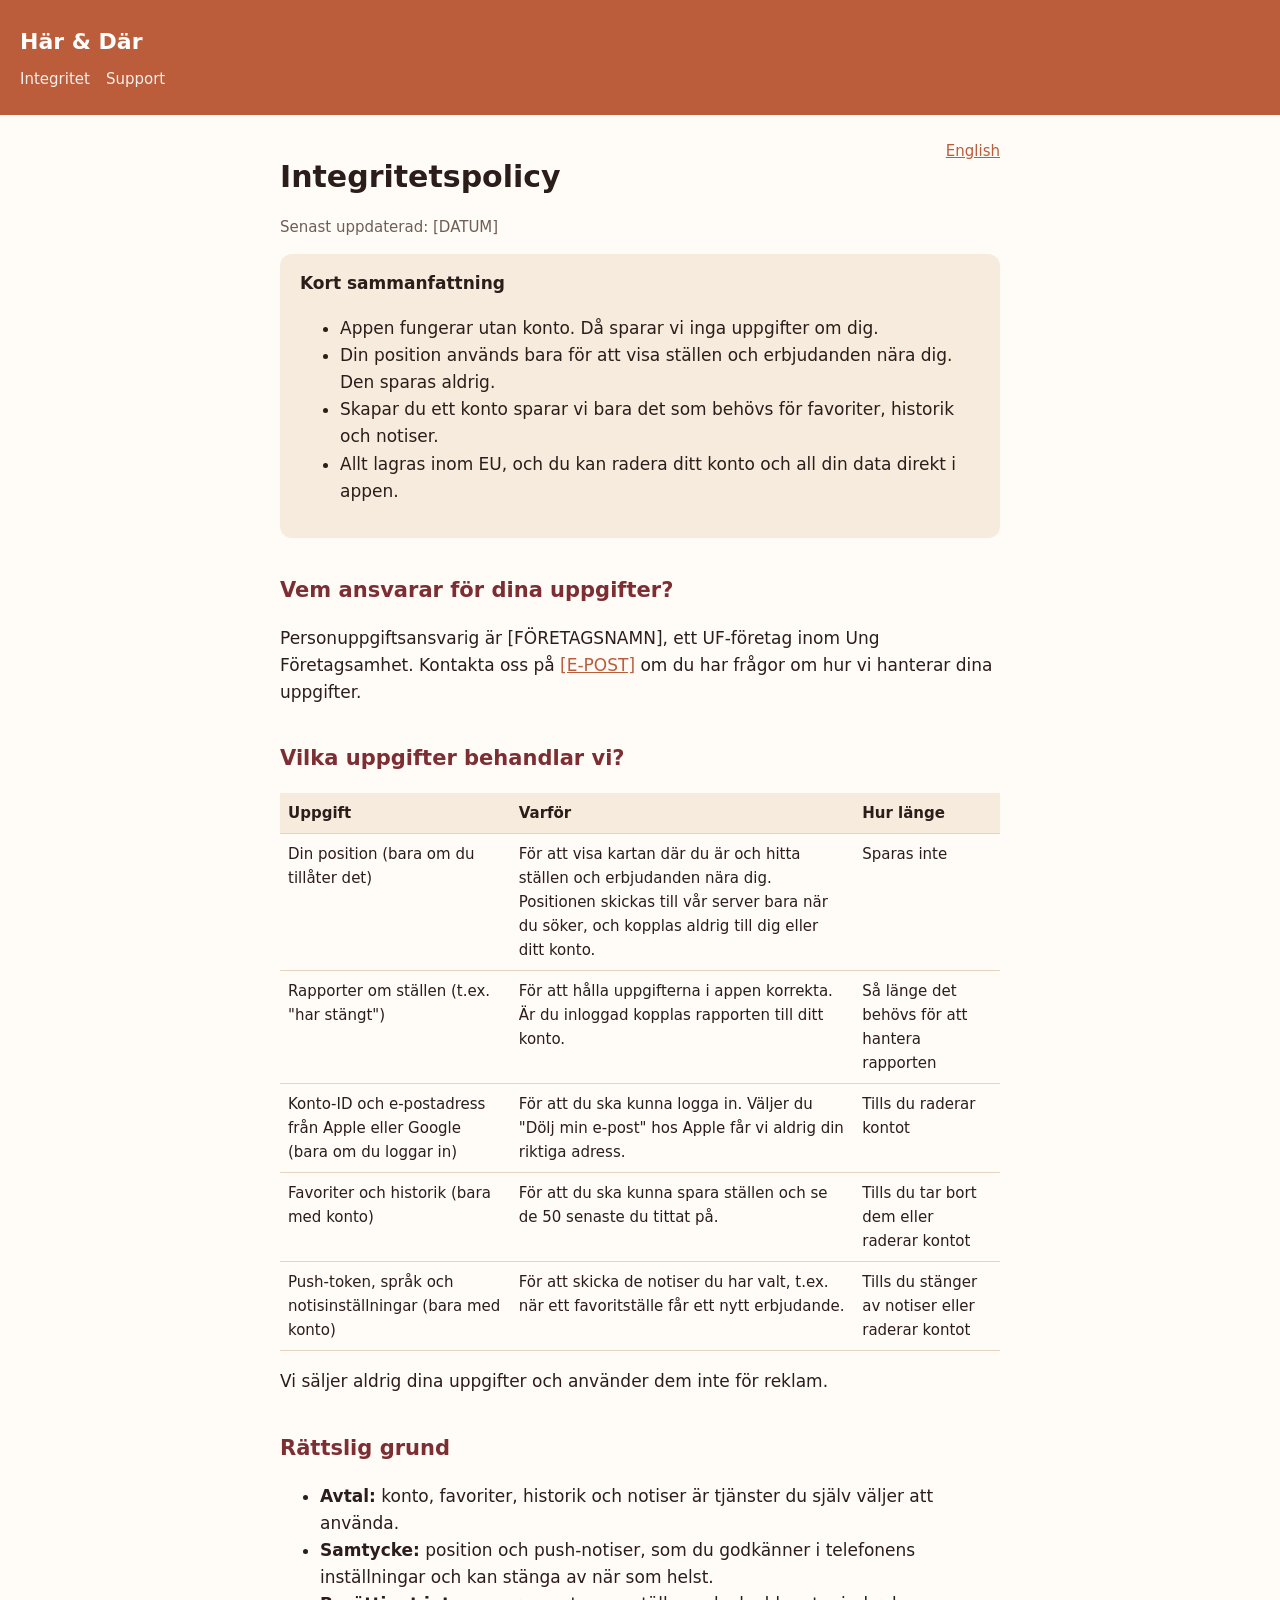
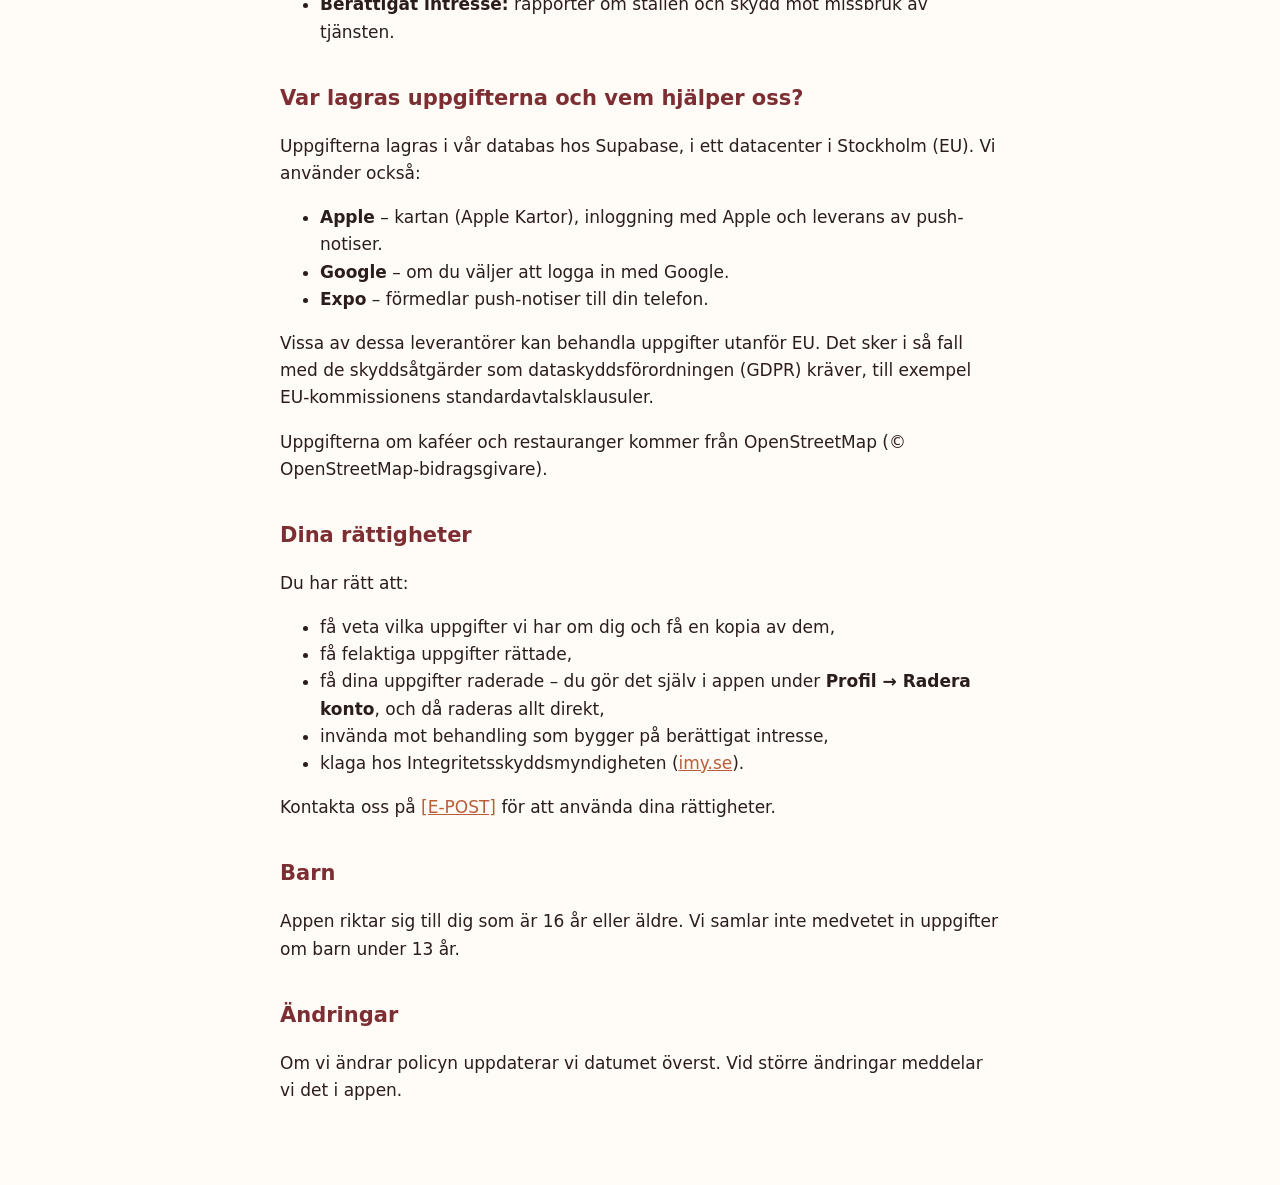
==== integritet.html @ 01bb7137 "Integritetspolicy och supportsida (sv/en) för App Store - web/ med startsida, integritetspolicy och " ====
<!doctype html>
<html lang="sv">
  <head>
    <meta charset="utf-8" />
    <meta name="viewport" content="width=device-width, initial-scale=1" />
    <title>Integritetspolicy – Här &amp; Där</title>
    <link rel="stylesheet" href="style.css" />
  </head>
  <body>
    <header>
      <a href="index.html">Här &amp; Där</a>
      <nav><a href="integritet.html">Integritet</a><a href="support.html">Support</a></nav>
    </header>
    <main>
      <a class="lang" href="privacy.html">English</a>
      <h1>Integritetspolicy</h1>
      <p class="muted">Senast uppdaterad: [DATUM]</p>

      <div class="box">
        <strong>Kort sammanfattning</strong>
        <ul>
          <li>Appen fungerar utan konto. Då sparar vi inga uppgifter om dig.</li>
          <li>Din position används bara för att visa ställen och erbjudanden nära dig. Den sparas aldrig.</li>
          <li>Skapar du ett konto sparar vi bara det som behövs för favoriter, historik och notiser.</li>
          <li>Allt lagras inom EU, och du kan radera ditt konto och all din data direkt i appen.</li>
        </ul>
      </div>

      <h2>Vem ansvarar för dina uppgifter?</h2>
      <p>
        Personuppgiftsansvarig är [FÖRETAGSNAMN], ett UF-företag inom Ung Företagsamhet. Kontakta oss på
        <a href="mailto:[E-POST]">[E-POST]</a> om du har frågor om hur vi hanterar dina uppgifter.
      </p>

      <h2>Vilka uppgifter behandlar vi?</h2>
      <table>
        <tr>
          <th>Uppgift</th>
          <th>Varför</th>
          <th>Hur länge</th>
        </tr>
        <tr>
          <td>Din position (bara om du tillåter det)</td>
          <td>
            För att visa kartan där du är och hitta ställen och erbjudanden nära dig. Positionen skickas till vår server
            bara när du söker, och kopplas aldrig till dig eller ditt konto.
          </td>
          <td>Sparas inte</td>
        </tr>
        <tr>
          <td>Rapporter om ställen (t.ex. "har stängt")</td>
          <td>För att hålla uppgifterna i appen korrekta. Är du inloggad kopplas rapporten till ditt konto.</td>
          <td>Så länge det behövs för att hantera rapporten</td>
        </tr>
        <tr>
          <td>Konto-ID och e-postadress från Apple eller Google (bara om du loggar in)</td>
          <td>För att du ska kunna logga in. Väljer du "Dölj min e-post" hos Apple får vi aldrig din riktiga adress.</td>
          <td>Tills du raderar kontot</td>
        </tr>
        <tr>
          <td>Favoriter och historik (bara med konto)</td>
          <td>För att du ska kunna spara ställen och se de 50 senaste du tittat på.</td>
          <td>Tills du tar bort dem eller raderar kontot</td>
        </tr>
        <tr>
          <td>Push-token, språk och notisinställningar (bara med konto)</td>
          <td>För att skicka de notiser du har valt, t.ex. när ett favoritställe får ett nytt erbjudande.</td>
          <td>Tills du stänger av notiser eller raderar kontot</td>
        </tr>
      </table>
      <p>Vi säljer aldrig dina uppgifter och använder dem inte för reklam.</p>

      <h2>Rättslig grund</h2>
      <ul>
        <li><strong>Avtal:</strong> konto, favoriter, historik och notiser är tjänster du själv väljer att använda.</li>
        <li><strong>Samtycke:</strong> position och push-notiser, som du godkänner i telefonens inställningar och kan stänga av när som helst.</li>
        <li><strong>Berättigat intresse:</strong> rapporter om ställen och skydd mot missbruk av tjänsten.</li>
      </ul>

      <h2>Var lagras uppgifterna och vem hjälper oss?</h2>
      <p>Uppgifterna lagras i vår databas hos Supabase, i ett datacenter i Stockholm (EU). Vi använder också:</p>
      <ul>
        <li><strong>Apple</strong> – kartan (Apple Kartor), inloggning med Apple och leverans av push-notiser.</li>
        <li><strong>Google</strong> – om du väljer att logga in med Google.</li>
        <li><strong>Expo</strong> – förmedlar push-notiser till din telefon.</li>
      </ul>
      <p>
        Vissa av dessa leverantörer kan behandla uppgifter utanför EU. Det sker i så fall med de skyddsåtgärder som
        dataskyddsförordningen (GDPR) kräver, till exempel EU-kommissionens standardavtalsklausuler.
      </p>
      <p>Uppgifterna om kaféer och restauranger kommer från OpenStreetMap (© OpenStreetMap-bidragsgivare).</p>

      <h2>Dina rättigheter</h2>
      <p>Du har rätt att:</p>
      <ul>
        <li>få veta vilka uppgifter vi har om dig och få en kopia av dem,</li>
        <li>få felaktiga uppgifter rättade,</li>
        <li>få dina uppgifter raderade – du gör det själv i appen under <strong>Profil → Radera konto</strong>, och då raderas allt direkt,</li>
        <li>invända mot behandling som bygger på berättigat intresse,</li>
        <li>klaga hos Integritetsskyddsmyndigheten (<a href="https://www.imy.se">imy.se</a>).</li>
      </ul>
      <p>Kontakta oss på <a href="mailto:[E-POST]">[E-POST]</a> för att använda dina rättigheter.</p>

      <h2>Barn</h2>
      <p>Appen riktar sig till dig som är 16 år eller äldre. Vi samlar inte medvetet in uppgifter om barn under 13 år.</p>

      <h2>Ändringar</h2>
      <p>Om vi ändrar policyn uppdaterar vi datumet överst. Vid större ändringar meddelar vi det i appen.</p>
    </main>
  </body>
</html>
---- style.css ----
:root {
  --terracotta: #bb5d3b;
  --wine: #7d2e33;
  --ink: #2b1d1a;
  --muted: #6e5e55;
  --paper: #fffbf6;
  --sand: #f6ebdd;
  --line: #e4d3bf;
}

* {
  box-sizing: border-box;
}

body {
  margin: 0;
  background: var(--paper);
  color: var(--ink);
  font: 17px/1.6 system-ui, -apple-system, 'Segoe UI', sans-serif;
}

header {
  background: var(--terracotta);
  color: #fff;
  padding: 24px 20px;
}

header a {
  color: #fff;
  text-decoration: none;
  font-weight: 700;
  font-size: 22px;
}

nav {
  margin-top: 8px;
  font-size: 15px;
}

nav a {
  font-size: 15px;
  font-weight: 500;
  margin-right: 16px;
  opacity: 0.9;
}

main {
  max-width: 760px;
  margin: 0 auto;
  padding: 24px 20px 64px;
}

h1 {
  font-size: 30px;
  line-height: 1.2;
}

h2 {
  margin-top: 36px;
  font-size: 21px;
  color: var(--wine);
}

a {
  color: var(--terracotta);
}

table {
  width: 100%;
  border-collapse: collapse;
  font-size: 15px;
}

th,
td {
  text-align: left;
  vertical-align: top;
  padding: 8px;
  border-bottom: 1px solid var(--line);
}

th {
  background: var(--sand);
}

.muted {
  color: var(--muted);
  font-size: 15px;
}

.lang {
  float: right;
  font-size: 15px;
}

.box {
  background: var(--sand);
  border-radius: 12px;
  padding: 16px 20px;
}

@media (prefers-color-scheme: dark) {
  :root {
    --ink: #f3e6d6;
    --muted: #b8a796;
    --paper: #1c1412;
    --sand: #2a1f1c;
    --line: #3d2e29;
  }
}
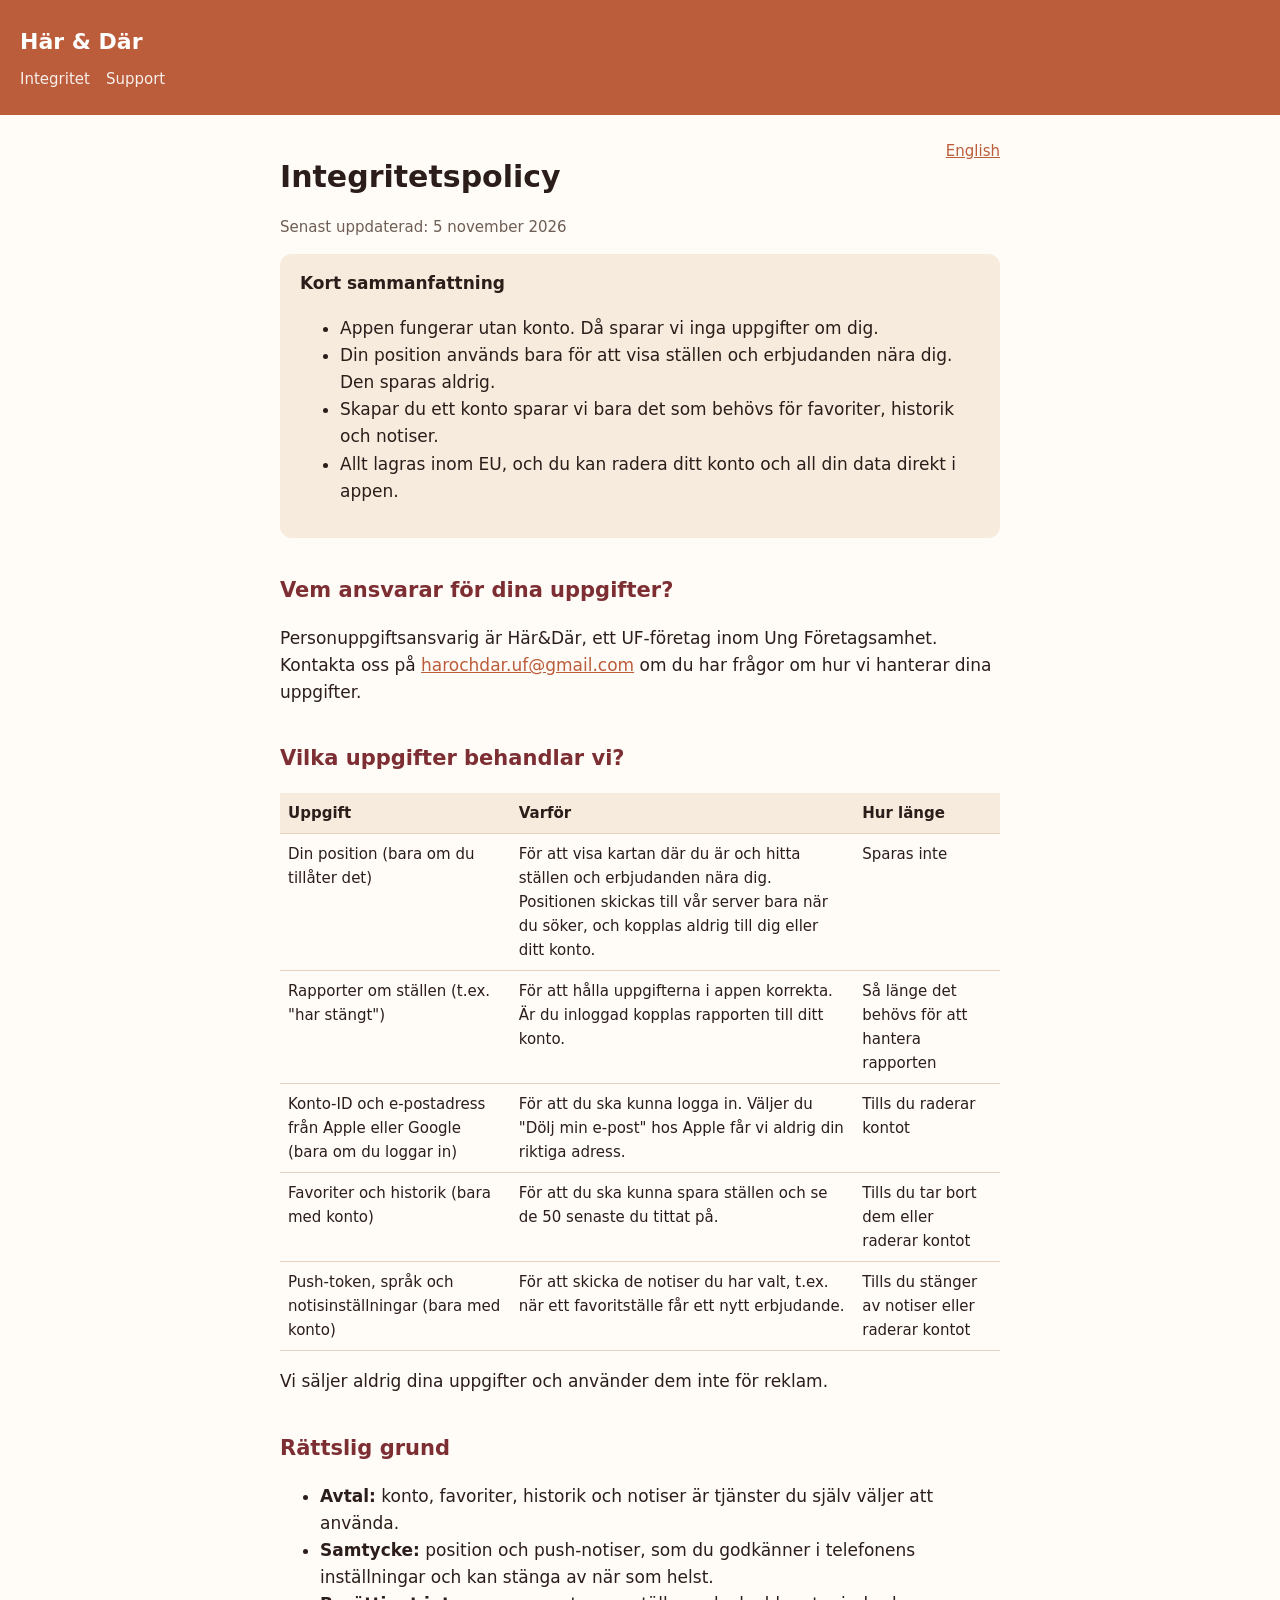
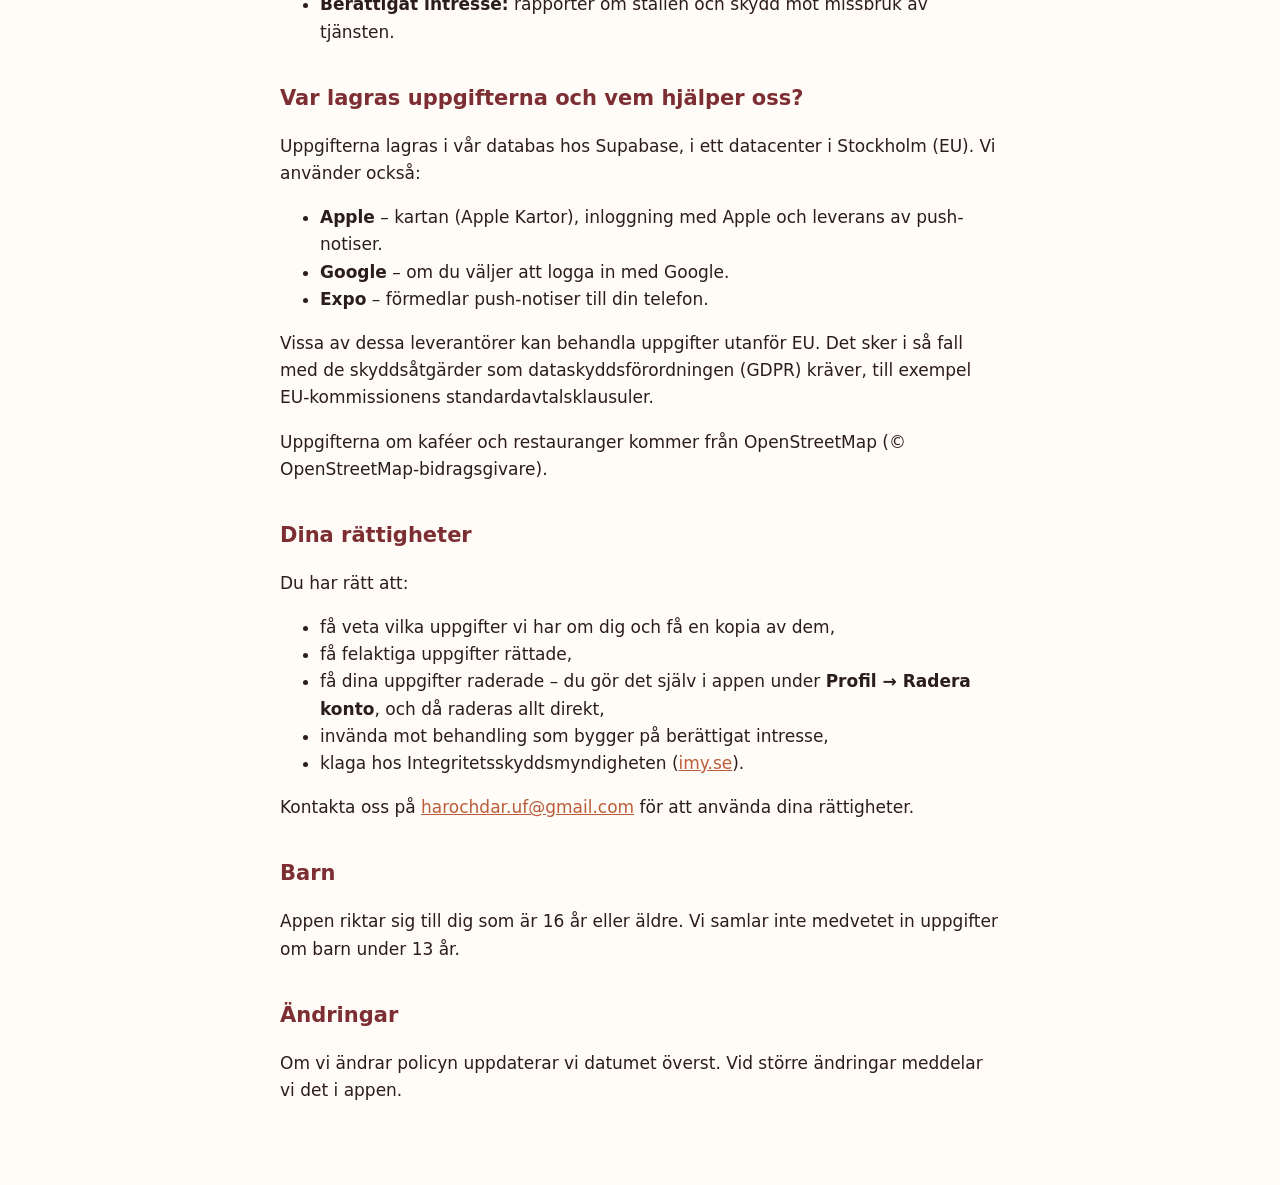
==== commit 247dc8ed: "Webbsidor: företagsnamn, kontaktadress och datum ifyllda Co-Authored-By: Claude Opus 5.5 <noreply@an" ====
--- a/integritet.html
+++ b/integritet.html
@@ -14,7 +14,7 @@
     <main>
       <a class="lang" href="privacy.html">English</a>
       <h1>Integritetspolicy</h1>
-      <p class="muted">Senast uppdaterad: [DATUM]</p>
+      <p class="muted">Senast uppdaterad: 5 november 2026</p>
 
       <div class="box">
         <strong>Kort sammanfattning</strong>
@@ -28,8 +28,8 @@
 
       <h2>Vem ansvarar för dina uppgifter?</h2>
       <p>
-        Personuppgiftsansvarig är [FÖRETAGSNAMN], ett UF-företag inom Ung Företagsamhet. Kontakta oss på
-        <a href="mailto:[E-POST]">[E-POST]</a> om du har frågor om hur vi hanterar dina uppgifter.
+        Personuppgiftsansvarig är Här&amp;Där, ett UF-företag inom Ung Företagsamhet. Kontakta oss på
+        <a href="mailto:harochdar.uf@gmail.com">harochdar.uf@gmail.com</a> om du har frågor om hur vi hanterar dina uppgifter.
       </p>
 
       <h2>Vilka uppgifter behandlar vi?</h2>
@@ -99,7 +99,7 @@
         <li>invända mot behandling som bygger på berättigat intresse,</li>
         <li>klaga hos Integritetsskyddsmyndigheten (<a href="https://www.imy.se">imy.se</a>).</li>
       </ul>
-      <p>Kontakta oss på <a href="mailto:[E-POST]">[E-POST]</a> för att använda dina rättigheter.</p>
+      <p>Kontakta oss på <a href="mailto:harochdar.uf@gmail.com">harochdar.uf@gmail.com</a> för att använda dina rättigheter.</p>
 
       <h2>Barn</h2>
       <p>Appen riktar sig till dig som är 16 år eller äldre. Vi samlar inte medvetet in uppgifter om barn under 13 år.</p>
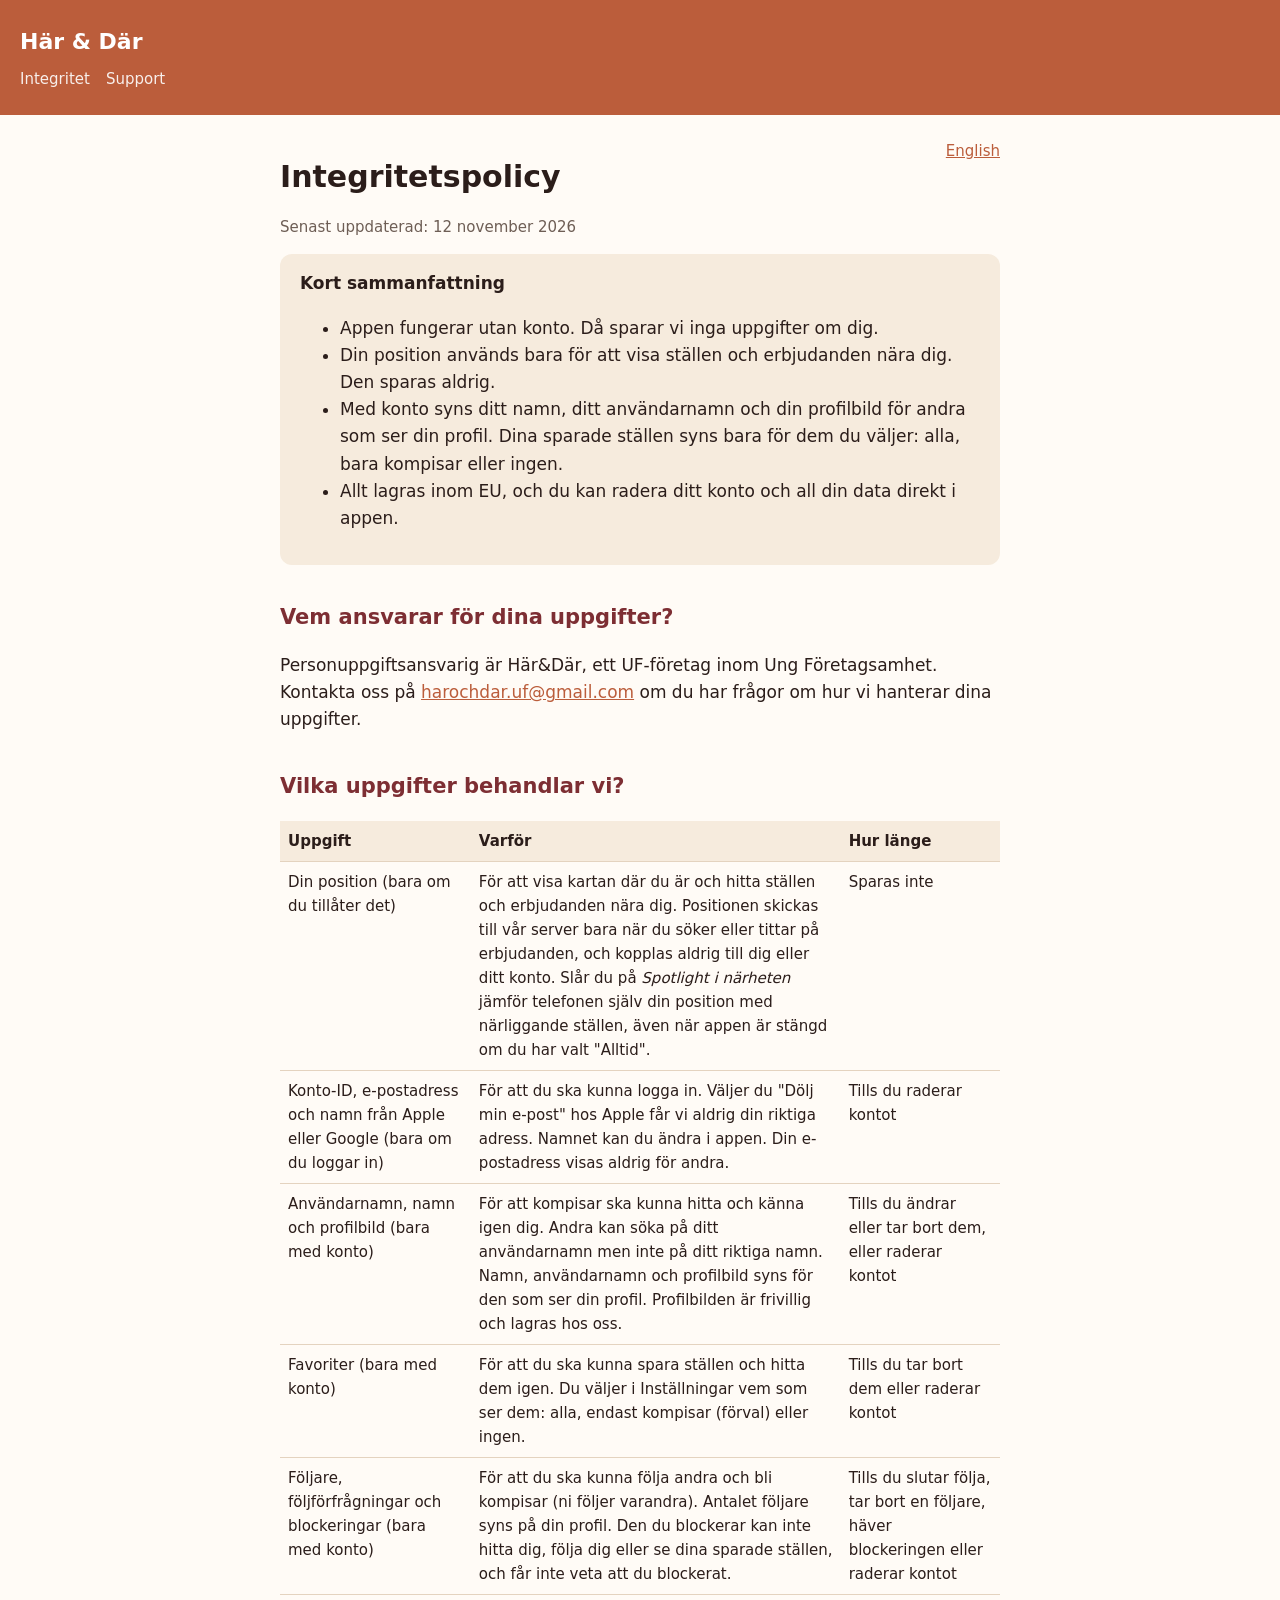
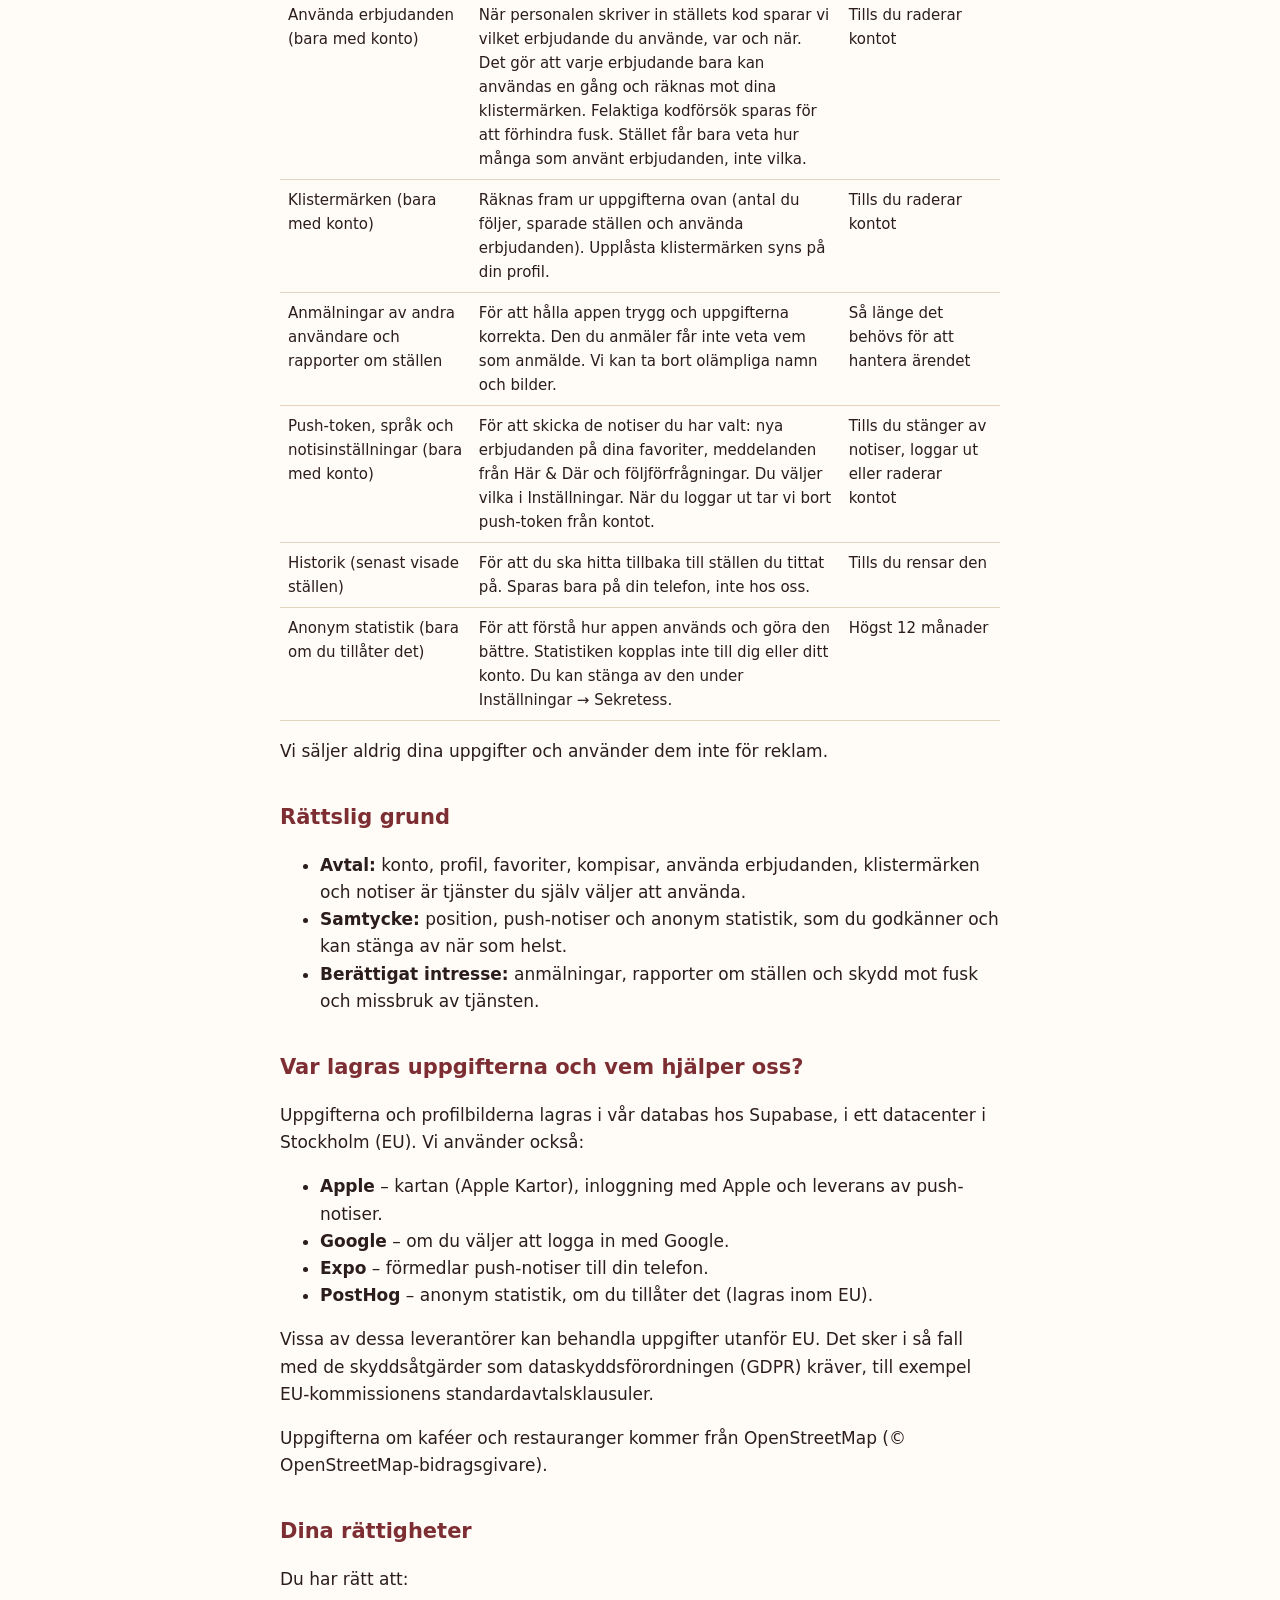
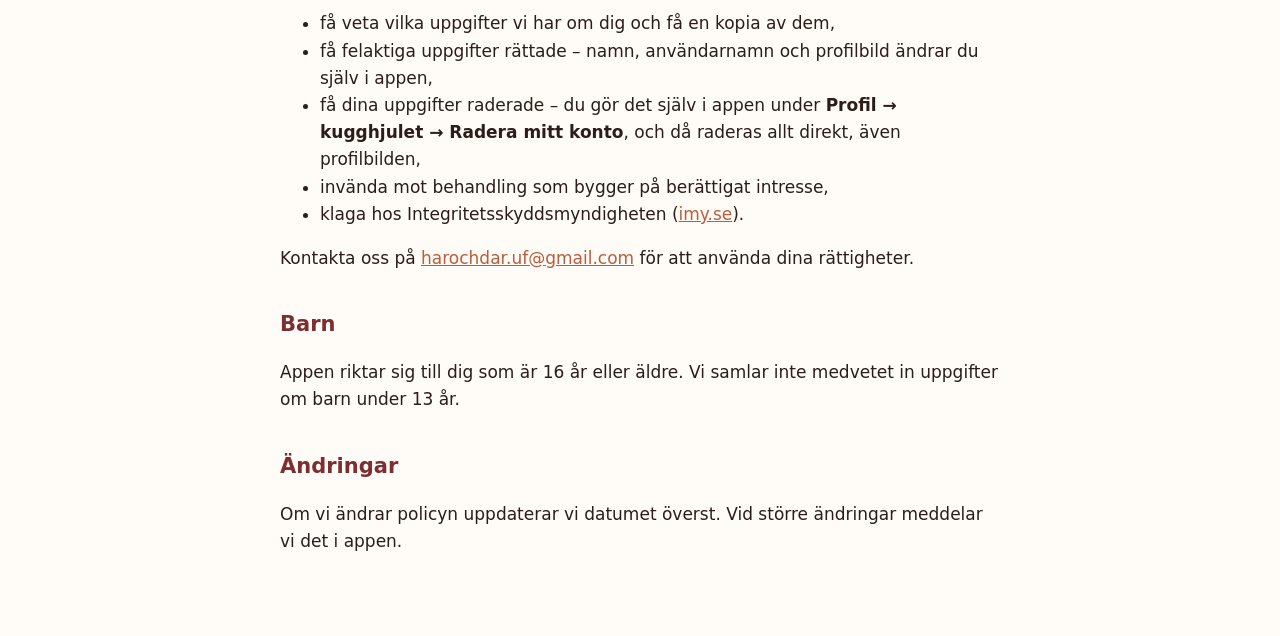
==== commit 4141f375: "Integritetspolicyn uppdaterad: kompisar, profilbilder, erbjudanden och klistermärken - Google-inlogg" ====
--- a/integritet.html
+++ b/integritet.html
@@ -14,14 +14,17 @@
     <main>
       <a class="lang" href="privacy.html">English</a>
       <h1>Integritetspolicy</h1>
-      <p class="muted">Senast uppdaterad: 5 november 2026</p>
+      <p class="muted">Senast uppdaterad: 12 november 2026</p>
 
       <div class="box">
         <strong>Kort sammanfattning</strong>
         <ul>
           <li>Appen fungerar utan konto. Då sparar vi inga uppgifter om dig.</li>
           <li>Din position används bara för att visa ställen och erbjudanden nära dig. Den sparas aldrig.</li>
-          <li>Skapar du ett konto sparar vi bara det som behövs för favoriter, historik och notiser.</li>
+          <li>
+            Med konto syns ditt namn, ditt användarnamn och din profilbild för andra som ser din profil. Dina sparade
+            ställen syns bara för dem du väljer: alla, bara kompisar eller ingen.
+          </li>
           <li>Allt lagras inom EU, och du kan radera ditt konto och all din data direkt i appen.</li>
         </ul>
       </div>
@@ -43,46 +46,121 @@
           <td>Din position (bara om du tillåter det)</td>
           <td>
             För att visa kartan där du är och hitta ställen och erbjudanden nära dig. Positionen skickas till vår server
-            bara när du söker, och kopplas aldrig till dig eller ditt konto.
+            bara när du söker eller tittar på erbjudanden, och kopplas aldrig till dig eller ditt konto. Slår du på
+            <em>Spotlight i närheten</em> jämför telefonen själv din position med närliggande ställen, även när appen är
+            stängd om du har valt "Alltid".
           </td>
           <td>Sparas inte</td>
         </tr>
         <tr>
-          <td>Rapporter om ställen (t.ex. "har stängt")</td>
-          <td>För att hålla uppgifterna i appen korrekta. Är du inloggad kopplas rapporten till ditt konto.</td>
-          <td>Så länge det behövs för att hantera rapporten</td>
-        </tr>
-        <tr>
-          <td>Konto-ID och e-postadress från Apple eller Google (bara om du loggar in)</td>
-          <td>För att du ska kunna logga in. Väljer du "Dölj min e-post" hos Apple får vi aldrig din riktiga adress.</td>
+          <td>Konto-ID, e-postadress och namn från Apple eller Google (bara om du loggar in)</td>
+          <td>
+            För att du ska kunna logga in. Väljer du "Dölj min e-post" hos Apple får vi aldrig din riktiga adress. Namnet
+            kan du ändra i appen. Din e-postadress visas aldrig för andra.
+          </td>
           <td>Tills du raderar kontot</td>
         </tr>
         <tr>
-          <td>Favoriter och historik (bara med konto)</td>
-          <td>För att du ska kunna spara ställen och se de 50 senaste du tittat på.</td>
+          <td>Användarnamn, namn och profilbild (bara med konto)</td>
+          <td>
+            För att kompisar ska kunna hitta och känna igen dig. Andra kan söka på ditt användarnamn men inte på ditt
+            riktiga namn. Namn, användarnamn och profilbild syns för den som ser din profil. Profilbilden är frivillig och
+            lagras hos oss.
+          </td>
+          <td>Tills du ändrar eller tar bort dem, eller raderar kontot</td>
+        </tr>
+        <tr>
+          <td>Favoriter (bara med konto)</td>
+          <td>
+            För att du ska kunna spara ställen och hitta dem igen. Du väljer i Inställningar vem som ser dem: alla,
+            endast kompisar (förval) eller ingen.
+          </td>
           <td>Tills du tar bort dem eller raderar kontot</td>
         </tr>
         <tr>
+          <td>Följare, följförfrågningar och blockeringar (bara med konto)</td>
+          <td>
+            För att du ska kunna följa andra och bli kompisar (ni följer varandra). Antalet följare syns på din profil.
+            Den du blockerar kan inte hitta dig, följa dig eller se dina sparade ställen, och får inte veta att du
+            blockerat.
+          </td>
+          <td>Tills du slutar följa, tar bort en följare, häver blockeringen eller raderar kontot</td>
+        </tr>
+        <tr>
+          <td>Använda erbjudanden (bara med konto)</td>
+          <td>
+            När personalen skriver in ställets kod sparar vi vilket erbjudande du använde, var och när. Det gör att varje
+            erbjudande bara kan användas en gång och räknas mot dina klistermärken. Felaktiga kodförsök sparas för att
+            förhindra fusk. Stället får bara veta hur många som använt erbjudanden, inte vilka.
+          </td>
+          <td>Tills du raderar kontot</td>
+        </tr>
+        <tr>
+          <td>Klistermärken (bara med konto)</td>
+          <td>
+            Räknas fram ur uppgifterna ovan (antal du följer, sparade ställen och använda erbjudanden). Upplåsta
+            klistermärken syns på din profil.
+          </td>
+          <td>Tills du raderar kontot</td>
+        </tr>
+        <tr>
+          <td>Anmälningar av andra användare och rapporter om ställen</td>
+          <td>
+            För att hålla appen trygg och uppgifterna korrekta. Den du anmäler får inte veta vem som anmälde. Vi kan ta
+            bort olämpliga namn och bilder.
+          </td>
+          <td>Så länge det behövs för att hantera ärendet</td>
+        </tr>
+        <tr>
           <td>Push-token, språk och notisinställningar (bara med konto)</td>
-          <td>För att skicka de notiser du har valt, t.ex. när ett favoritställe får ett nytt erbjudande.</td>
-          <td>Tills du stänger av notiser eller raderar kontot</td>
+          <td>
+            För att skicka de notiser du har valt: nya erbjudanden på dina favoriter, meddelanden från Här &amp; Där och
+            följförfrågningar. Du väljer vilka i Inställningar. När du loggar ut tar vi bort push-token från kontot.
+          </td>
+          <td>Tills du stänger av notiser, loggar ut eller raderar kontot</td>
+        </tr>
+        <tr>
+          <td>Historik (senast visade ställen)</td>
+          <td>För att du ska hitta tillbaka till ställen du tittat på. Sparas bara på din telefon, inte hos oss.</td>
+          <td>Tills du rensar den</td>
+        </tr>
+        <tr>
+          <td>Anonym statistik (bara om du tillåter det)</td>
+          <td>
+            För att förstå hur appen används och göra den bättre. Statistiken kopplas inte till dig eller ditt konto. Du
+            kan stänga av den under Inställningar → Sekretess.
+          </td>
+          <td>Högst 12 månader</td>
         </tr>
       </table>
       <p>Vi säljer aldrig dina uppgifter och använder dem inte för reklam.</p>
 
       <h2>Rättslig grund</h2>
       <ul>
-        <li><strong>Avtal:</strong> konto, favoriter, historik och notiser är tjänster du själv väljer att använda.</li>
-        <li><strong>Samtycke:</strong> position och push-notiser, som du godkänner i telefonens inställningar och kan stänga av när som helst.</li>
-        <li><strong>Berättigat intresse:</strong> rapporter om ställen och skydd mot missbruk av tjänsten.</li>
+        <li>
+          <strong>Avtal:</strong> konto, profil, favoriter, kompisar, använda erbjudanden, klistermärken och notiser är
+          tjänster du själv väljer att använda.
+        </li>
+        <li>
+          <strong>Samtycke:</strong> position, push-notiser och anonym statistik, som du godkänner och kan stänga av när
+          som helst.
+        </li>
+        <li>
+          <strong>Berättigat intresse:</strong> anmälningar, rapporter om ställen och skydd mot fusk och missbruk av
+          tjänsten.
+        </li>
       </ul>
 
       <h2>Var lagras uppgifterna och vem hjälper oss?</h2>
-      <p>Uppgifterna lagras i vår databas hos Supabase, i ett datacenter i Stockholm (EU). Vi använder också:</p>
+      <p>
+        Uppgifterna och profilbilderna lagras i vår databas hos Supabase, i ett datacenter i Stockholm (EU). Vi använder
+        också:
+      </p>
       <ul>
         <li><strong>Apple</strong> – kartan (Apple Kartor), inloggning med Apple och leverans av push-notiser.</li>
         <li><strong>Google</strong> – om du väljer att logga in med Google.</li>
         <li><strong>Expo</strong> – förmedlar push-notiser till din telefon.</li>
+        <li><strong>PostHog</strong> – anonym statistik, om du tillåter det (lagras inom EU).</li>
       </ul>
       <p>
         Vissa av dessa leverantörer kan behandla uppgifter utanför EU. Det sker i så fall med de skyddsåtgärder som
@@ -94,8 +172,11 @@
       <p>Du har rätt att:</p>
       <ul>
         <li>få veta vilka uppgifter vi har om dig och få en kopia av dem,</li>
-        <li>få felaktiga uppgifter rättade,</li>
-        <li>få dina uppgifter raderade – du gör det själv i appen under <strong>Profil → Radera konto</strong>, och då raderas allt direkt,</li>
+        <li>få felaktiga uppgifter rättade – namn, användarnamn och profilbild ändrar du själv i appen,</li>
+        <li>
+          få dina uppgifter raderade – du gör det själv i appen under
+          <strong>Profil → kugghjulet → Radera mitt konto</strong>, och då raderas allt direkt, även profilbilden,
+        </li>
         <li>invända mot behandling som bygger på berättigat intresse,</li>
         <li>klaga hos Integritetsskyddsmyndigheten (<a href="https://www.imy.se">imy.se</a>).</li>
       </ul>
